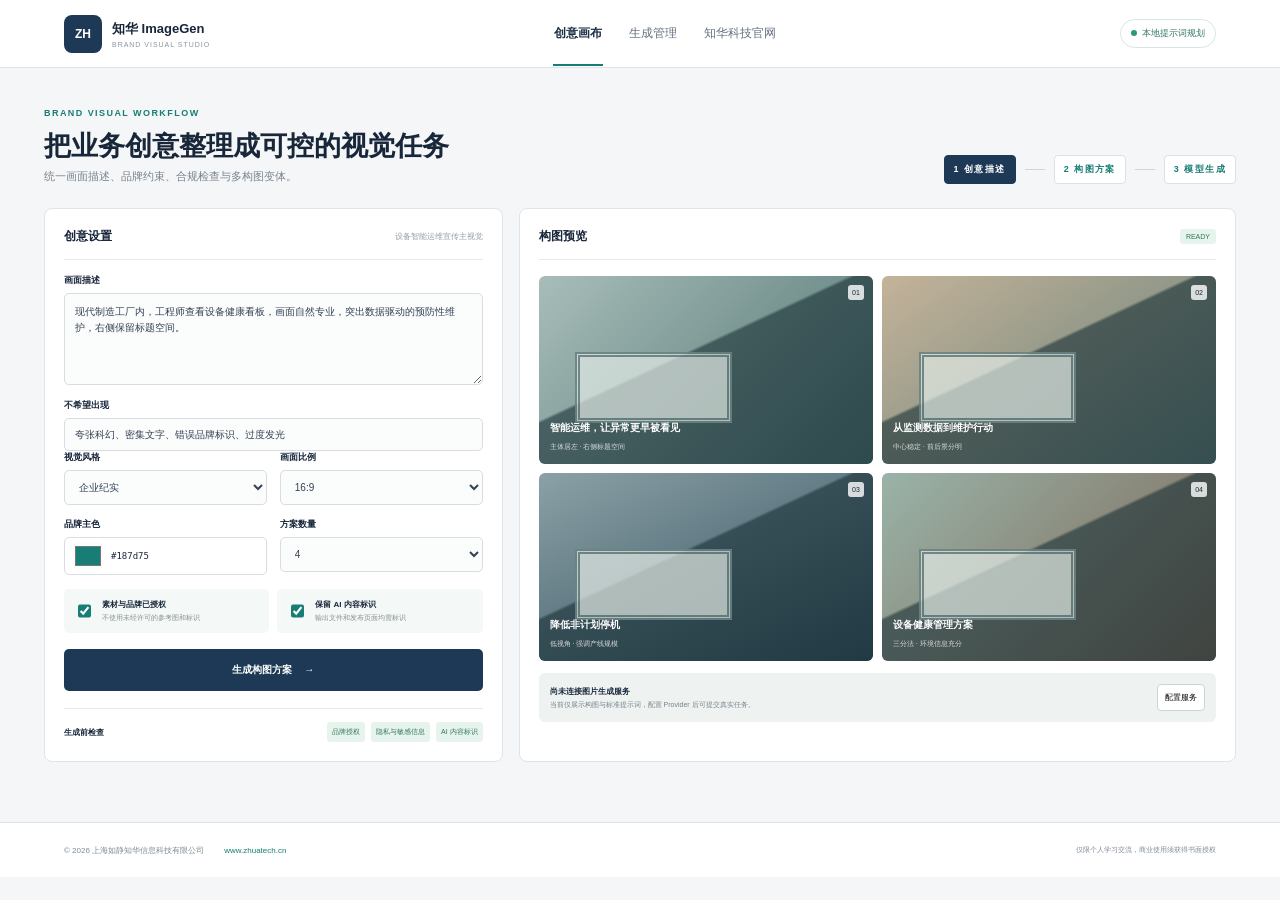
==== frontend/index.html @ 35c0c1e9 "feat: launch governed enterprise image generation planner" ====
<!doctype html>
<!-- Copyright 2026 上海如静知华信息科技有限公司 · https://www.zhuatech.cn/ -->
<html lang="zh-CN"><head><meta charset="UTF-8"><meta name="viewport" content="width=device-width,initial-scale=1"><meta name="description" content="知华科技企业文生图创意工作台，提供提示词变体、品牌约束和生成服务适配。"><title>知华 ImageGen｜企业文生图创意工作台</title><link rel="icon" href="favicon.svg"><link rel="stylesheet" href="style.css"><link rel="stylesheet" href="imagegen.css"></head><body>
<header><a class="brand" href="https://www.zhuatech.cn/"><i>ZH</i><span><b>知华 ImageGen</b><small>BRAND VISUAL STUDIO</small></span></a><nav><button class="tab active" data-view="studio">创意画布</button><button class="tab" data-view="admin">生成管理</button><a href="https://www.zhuatech.cn/">知华科技官网</a></nav><span class="mode"><i></i>本地提示词规划</span></header><main>
<section id="studio" class="view active"><div class="page-title"><div><span>BRAND VISUAL WORKFLOW</span><h1>把业务创意整理成可控的视觉任务</h1><p>统一画面描述、品牌约束、合规检查与多构图变体。</p></div><div class="steps"><span class="on">1 创意描述</span><i></i><span>2 构图方案</span><i></i><span>3 模型生成</span></div></div><div class="workspace gen-layout"><section class="card"><div class="card-title"><b>创意设置</b><small>设备智能运维宣传主视觉</small></div><label class="wide"><span>画面描述</span><textarea id="prompt">现代制造工厂内，工程师查看设备健康看板，画面自然专业，突出数据驱动的预防性维护，右侧保留标题空间。</textarea></label><label class="wide"><span>不希望出现</span><input id="negative" value="夸张科幻、密集文字、错误品牌标识、过度发光"></label><div class="field-grid"><label><span>视觉风格</span><select id="style"><option>企业纪实</option><option>产品摄影</option><option>专业插画</option></select></label><label><span>画面比例</span><select id="ratio"><option>16:9</option><option>1:1</option><option>9:16</option></select></label><label><span>品牌主色</span><div class="color-field"><input id="color" type="color" value="#187d75"><code>#187d75</code></div></label><label><span>方案数量</span><select id="count"><option>4</option><option>2</option><option>1</option></select></label></div><div class="auth-grid"><label><input id="brandAuth" type="checkbox" checked><span><b>素材与品牌已授权</b><small>不使用未经许可的参考图和标识</small></span></label><label><input id="disclosure" type="checkbox" checked><span><b>保留 AI 内容标识</b><small>输出文件和发布页面均需标识</small></span></label></div><button id="plan" class="primary">生成构图方案 <span>→</span></button><div class="guard"><b>生成前检查</b><span>品牌授权</span><span>隐私与敏感信息</span><span>AI 内容标识</span></div></section>
<section class="card canvas-card"><div class="card-title"><b>构图预览</b><span id="status" class="tag green">READY</span></div><div id="variations" class="variation-grid"><div class="visual v1"><span>01</span><div><b>智能运维，让异常更早被看见</b><small>主体居左 · 右侧标题空间</small></div></div><div class="visual v2"><span>02</span><div><b>从监测数据到维护行动</b><small>中心稳定 · 前后景分明</small></div></div><div class="visual v3"><span>03</span><div><b>降低非计划停机</b><small>低视角 · 强调产线规模</small></div></div><div class="visual v4"><span>04</span><div><b>设备健康管理方案</b><small>三分法 · 环境信息充分</small></div></div></div><div class="provider-strip"><b>尚未连接图片生成服务</b><span>当前仅展示构图与标准提示词，配置 Provider 后可提交真实任务。</span><button>配置服务</button></div></section></div></section>
<section id="admin" class="view"><div class="page-title"><div><span>CREATIVE OPERATIONS</span><h1>创意与生成任务管理</h1><p>查看创意项目、合规状态、生成队列和服务连接。</p></div></div><div class="metrics"><div><span>创意项目</span><b>34</b><small>本周新增 9 个</small></div><div><span>提示词方案</span><b>128</b><small>平均 3.8 个/项目</small></div><div><span>等待复核</span><b>5</b><small>授权或敏感内容</small></div><div><span>Provider</span><b>0</b><small>等待使用者配置</small></div></div><div class="admin-grid"><section class="card"><div class="card-title"><b>最近项目</b><button>新建创意</button></div><table><thead><tr><th>项目</th><th>画幅</th><th>方案</th><th>状态</th><th>更新</th></tr></thead><tbody><tr><td><b>设备智能运维主视觉</b><small>IG-202608-034</small></td><td>16:9</td><td>4</td><td><span class="tag green">方案完成</span></td><td>今天 21:04</td></tr><tr><td><b>AI 转型白皮书封面</b><small>IG-202608-031</small></td><td>A4</td><td>3</td><td><span class="tag amber">人工复核</span></td><td>昨天 15:30</td></tr></tbody></table></section><section class="card provider"><div class="card-title"><b>图片服务</b><span class="tag gray">未配置</span></div><div class="provider-logo">T2I</div><h3>文生图 Provider</h3><p>使用者自行填写合规服务地址、模型和密钥。</p><dl><div><dt>当前模式</dt><dd>local</dd></div><div><dt>任务提交</dt><dd>关闭</dd></div><div><dt>本地能力</dt><dd>提示词规划</dd></div></dl></section></div></section>
</main><footer><span>© 2026 上海如静知华信息科技有限公司</span><a href="https://www.zhuatech.cn/">www.zhuatech.cn</a><small>仅限个人学习交流，商业使用须获得书面授权</small></footer><script src="app.js"></script></body></html>
---- frontend/style.css ----
/* Copyright 2026 上海如静知华信息科技有限公司 · https://www.zhuatech.cn/ */
:root{font-family:Inter,"PingFang SC",sans-serif;color:#18263a;background:#f4f6f7;--navy:#1e3955;--teal:#187d75;--line:#dfe4e7}*{box-sizing:border-box}body{margin:0}a{text-decoration:none;color:inherit}button,input,textarea,select{font:inherit}header{height:68px;background:#fff;border-bottom:1px solid var(--line);display:flex;align-items:center;padding:0 max(5vw,24px);gap:40px}.brand{display:flex;align-items:center;gap:10px}.brand>i{font-style:normal;width:38px;height:38px;border-radius:8px;background:var(--navy);color:#fff;display:grid;place-items:center;font-size:12px;font-weight:800}.brand span{display:flex;flex-direction:column}.brand b{font-size:13px}.brand small{font-size:7px;letter-spacing:.14em;color:#8994a0;margin-top:3px}nav{display:flex;align-items:center;gap:25px;margin:auto}.tab,nav a{border:0;background:none;padding:24px 1px;color:#647180;font-size:12px}.tab.active{color:#1e3147;font-weight:700;box-shadow:inset 0 -2px var(--teal)}.mode{font-size:9px;border:1px solid #d8e6e3;padding:7px 10px;border-radius:20px;color:#347567}.mode i{display:inline-block;width:6px;height:6px;background:#2b9a72;border-radius:50%;margin-right:5px}.view{display:none;max-width:1240px;margin:auto;padding:34px 24px 60px}.view.active{display:block}.page-title{display:flex;justify-content:space-between;align-items:flex-end}.page-title>div>span{font-size:9px;letter-spacing:.16em;color:var(--teal);font-weight:700}.page-title h1{font-size:27px;margin:8px 0 5px}.page-title p{font-size:11px;color:#79848f;margin:0}.steps{display:flex;align-items:center;gap:9px;font-size:9px;color:#8c96a0}.steps span{padding:7px 9px;border:1px solid #dce1e4;border-radius:4px;background:#fff}.steps span.on{background:var(--navy);color:#fff;border-color:var(--navy)}.steps i{width:20px;height:1px;background:#cfd5d9}.workspace{display:grid;grid-template-columns:.9fr 1.1fr;gap:16px;margin-top:24px}.card{background:#fff;border:1px solid var(--line);border-radius:8px;padding:19px}.card-title{display:flex;justify-content:space-between;align-items:center;border-bottom:1px solid #e8ebed;padding-bottom:14px}.card-title b{font-size:12px}.card-title small{font-size:8px;color:#929ba5}.upload{height:105px;border:1px dashed #bbc8ce;border-radius:6px;margin:18px 0;display:flex;flex-direction:column;align-items:center;justify-content:center;background:#fafcfc}.upload b{font-size:10px;margin-top:9px}.upload span{font-size:8px;color:#89949f;margin-top:3px}.wave{height:27px;display:flex;align-items:center;gap:4px}.wave i{display:block;width:3px;background:var(--teal);border-radius:3px}.wave i:nth-child(1),.wave i:nth-child(8){height:8px}.wave i:nth-child(2),.wave i:nth-child(7){height:16px}.wave i:nth-child(3),.wave i:nth-child(6){height:25px}.wave i:nth-child(4),.wave i:nth-child(5){height:19px}.field-grid{display:grid;grid-template-columns:1fr 1fr;gap:13px}.field-grid label,.wide{display:flex;flex-direction:column}.field-grid label>span,.wide>span{font-size:9px;font-weight:600;margin-bottom:6px}.field-grid input,.field-grid select,.wide textarea{border:1px solid #d7dde1;border-radius:5px;background:#fbfcfc;padding:10px;font-size:10px;color:#344254;outline:none}.wide{margin-top:14px}.wide textarea{height:92px;resize:vertical;line-height:1.6}.consent{display:flex;gap:9px;margin-top:14px;background:#f4f8f7;padding:10px;border-radius:5px}.consent input{accent-color:var(--teal)}.consent span{display:flex;flex-direction:column}.consent b{font-size:9px}.consent small{font-size:8px;color:#7d8a92;margin-top:4px}.primary{width:100%;height:42px;border:0;border-radius:5px;background:var(--navy);color:#fff;margin-top:16px;font-size:10px;font-weight:600}.primary span{margin-left:9px}.primary:disabled{opacity:.65}.score-area{display:grid;grid-template-columns:95px 1fr;gap:16px;align-items:center;padding:22px 5px}.score{width:82px;height:82px;border-radius:50%;border:9px solid #dbe9e7;border-top-color:var(--teal);display:grid;place-items:center;align-content:center}.score strong{font-size:23px}.score span{font-size:7px;color:#84909b}.status{font-size:7px;padding:4px 6px;border-radius:3px;font-weight:700}.status.ready{background:#e7f5ef;color:#257857}.status.blocked{background:#fbeaea;color:#a64d4d}.score-area h2{font-size:17px;margin:8px 0 4px}.score-area p{font-size:9px;color:#7e8994}.check-list{display:grid;gap:7px}.check-list>div{display:grid;grid-template-columns:23px 1fr 34px;gap:9px;align-items:center;background:#f7f9f9;border-radius:5px;padding:9px}.check-list i{font-style:normal;width:20px;height:20px;border-radius:50%;background:#e4f4ed;color:#25805d;display:grid;place-items:center;font-size:9px}.check-list i.bad{background:#f9e7e7;color:#a14a4a}.check-list span{display:flex;flex-direction:column}.check-list b{font-size:9px}.check-list small{font-size:7px;color:#89939c;margin-top:3px}.check-list em{font-style:normal;font-size:8px;color:#3c7f65}.pipeline{border-top:1px solid #e7eaec;margin-top:18px;padding-top:16px}.pipeline>b{font-size:10px}.pipeline ol{display:grid;grid-template-columns:1fr 1fr;gap:8px;padding:0;list-style:none}.pipeline li{border:1px solid #e3e7e9;border-radius:5px;padding:9px;font-size:8px}.pipeline li span{color:var(--teal);font-weight:700;margin-right:7px}.metrics{display:grid;grid-template-columns:repeat(4,1fr);gap:13px;margin:22px 0}.metrics>div{background:#fff;border:1px solid var(--line);border-radius:7px;padding:17px}.metrics span{font-size:9px;color:#7e8994}.metrics b{font-size:25px;display:block;margin:9px 0}.metrics small{font-size:8px;color:#89949f}.admin-grid{display:grid;grid-template-columns:1.5fr .7fr;gap:14px}.card-title button{font-size:8px;border:1px solid #dce1e4;background:#fff;padding:6px 8px;border-radius:4px}table{width:100%;border-collapse:collapse;margin-top:12px}th{text-align:left;font-size:8px;color:#89939e;background:#f6f8f9;padding:8px}td{font-size:9px;padding:12px 8px;border-bottom:1px solid #edf0f1}td:first-child b,td:first-child small{display:block}td:first-child small{font-size:7px;color:#919ba5;margin-top:3px}.tag{font-size:7px;padding:4px 6px;border-radius:3px}.tag.green{background:#e7f4ed;color:#2b7959}.tag.amber{background:#fff2dc;color:#9a661e}.tag.gray{background:#eff2f3;color:#68747f}.provider{text-align:center}.provider .card-title{text-align:left}.provider-logo{width:50px;height:50px;margin:22px auto 10px;border-radius:9px;background:var(--navy);color:#fff;display:grid;place-items:center;font-size:11px;font-weight:700}.provider h3{font-size:12px}.provider p{font-size:8px;color:#808b96;line-height:1.7}.provider dl{background:#f6f8f8;border-radius:5px;text-align:left;padding:6px 12px}.provider dl div{display:flex;justify-content:space-between;padding:8px 0;border-bottom:1px solid #e5e8ea;font-size:8px}.provider dl div:last-child{border:0}.provider dt{color:#8a949e}.provider dd{margin:0;font-weight:600}footer{min-height:55px;border-top:1px solid var(--line);background:#fff;padding:0 max(5vw,24px);display:flex;align-items:center;gap:20px;font-size:8px;color:#7e8994}footer a{color:var(--teal)}footer small{margin-left:auto}@media(max-width:800px){header nav{display:none}.mode{margin-left:auto}.view{padding:24px 14px}.steps{display:none}.workspace,.admin-grid{grid-template-columns:1fr}.metrics{grid-template-columns:1fr 1fr}.field-grid{grid-template-columns:1fr}.pipeline ol{grid-template-columns:1fr}footer{flex-wrap:wrap;padding:14px}footer small{margin-left:0}}
---- frontend/imagegen.css ----
/* Copyright 2026 上海如静知华信息科技有限公司 · https://www.zhuatech.cn/ */
.wide input{border:1px solid #d7dde1;border-radius:5px;background:#fbfcfc;padding:10px;font-size:10px;color:#344254}.gen-layout{grid-template-columns:.78fr 1.22fr}.color-field{display:flex;align-items:center;border:1px solid #d7dde1;border-radius:5px;padding:4px 8px}.color-field input{border:0;width:30px;height:28px;padding:0}.color-field code{font-size:9px;margin-left:8px}.auth-grid{display:grid;grid-template-columns:1fr 1fr;gap:8px;margin-top:14px}.auth-grid label{display:flex;gap:8px;background:#f4f8f7;padding:10px;border-radius:5px}.auth-grid input{accent-color:var(--teal)}.auth-grid span{display:flex;flex-direction:column}.auth-grid b{font-size:8px}.auth-grid small{font-size:7px;color:#83908f;margin-top:3px}.guard{border-top:1px solid #e5e9eb;margin-top:17px;padding-top:13px;display:flex;gap:6px;align-items:center}.guard b{font-size:8px;margin-right:auto}.guard span{font-size:7px;background:#e7f4ed;color:#2f7859;padding:5px;border-radius:3px}.variation-grid{display:grid;grid-template-columns:1fr 1fr;gap:9px;margin-top:16px}.visual{height:188px;border-radius:6px;position:relative;overflow:hidden;padding:11px;display:flex;align-items:flex-end}.visual:before{content:"";position:absolute;inset:0;background:linear-gradient(155deg,transparent 42%,rgba(21,44,50,.58) 43%)}.visual:after{content:"";position:absolute;width:44%;height:32%;background:rgba(227,235,230,.7);bottom:22%;left:11%;border:5px double rgba(37,72,74,.55)}.v1{background:linear-gradient(135deg,#a8bdb9,#4f7371)}.v2{background:linear-gradient(145deg,#c4b399,#627e79)}.v3{background:linear-gradient(155deg,#8ba1a7,#314c5a)}.v4{background:linear-gradient(135deg,#9ab3a8,#7c6554)}.visual>span{position:absolute;right:9px;top:9px;background:rgba(255,255,255,.8);padding:4px;font-size:7px;border-radius:3px}.visual>div{z-index:2;color:#fff}.visual b{font-size:10px;display:block}.visual small{font-size:7px;opacity:.8}.provider-strip{background:#eef3f2;border-radius:6px;padding:11px;margin-top:12px;display:grid;grid-template-columns:1fr auto;align-items:center}.provider-strip b{font-size:8px}.provider-strip span{font-size:7px;color:#75838b;grid-row:2}.provider-strip button{grid-row:1/3;grid-column:2;border:1px solid #cbd7d4;background:#fff;border-radius:4px;padding:7px;font-size:8px}@media(max-width:800px){.gen-layout{grid-template-columns:1fr}.variation-grid{grid-template-columns:1fr}.auth-grid{grid-template-columns:1fr}}
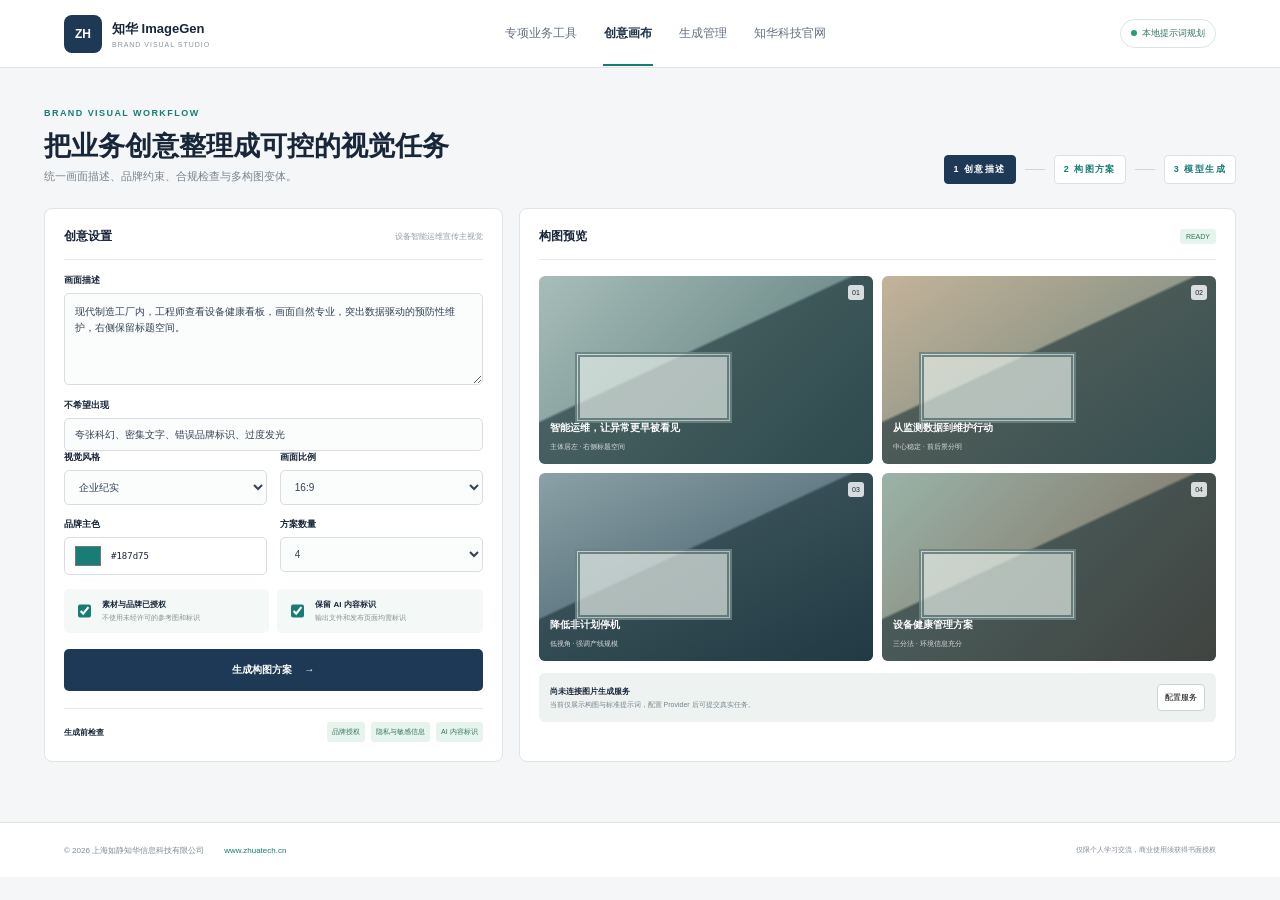
==== commit 786a2aa6: "feat: add pixel-budget-batch-plan and business regression coverage" ====
--- a/frontend/index.html
+++ b/frontend/index.html
@@ -1,7 +1,7 @@
 <!doctype html>
 <!-- Copyright 2026 上海如静知华信息科技有限公司 · https://www.zhuatech.cn/ -->
 <html lang="zh-CN"><head><meta charset="UTF-8"><meta name="viewport" content="width=device-width,initial-scale=1"><meta name="description" content="知华科技企业文生图创意工作台，提供提示词变体、品牌约束和生成服务适配。"><title>知华 ImageGen｜企业文生图创意工作台</title><link rel="icon" href="favicon.svg"><link rel="stylesheet" href="style.css"><link rel="stylesheet" href="imagegen.css"></head><body>
-<header><a class="brand" href="https://www.zhuatech.cn/"><i>ZH</i><span><b>知华 ImageGen</b><small>BRAND VISUAL STUDIO</small></span></a><nav><button class="tab active" data-view="studio">创意画布</button><button class="tab" data-view="admin">生成管理</button><a href="https://www.zhuatech.cn/">知华科技官网</a></nav><span class="mode"><i></i>本地提示词规划</span></header><main>
+<header><a class="brand" href="https://www.zhuatech.cn/"><i>ZH</i><span><b>知华 ImageGen</b><small>BRAND VISUAL STUDIO</small></span></a><nav><a class="nav-item" href="practical.html">专项业务工具</a><button class="tab active" data-view="studio">创意画布</button><button class="tab" data-view="admin">生成管理</button><a href="https://www.zhuatech.cn/">知华科技官网</a></nav><span class="mode"><i></i>本地提示词规划</span></header><main>
 <section id="studio" class="view active"><div class="page-title"><div><span>BRAND VISUAL WORKFLOW</span><h1>把业务创意整理成可控的视觉任务</h1><p>统一画面描述、品牌约束、合规检查与多构图变体。</p></div><div class="steps"><span class="on">1 创意描述</span><i></i><span>2 构图方案</span><i></i><span>3 模型生成</span></div></div><div class="workspace gen-layout"><section class="card"><div class="card-title"><b>创意设置</b><small>设备智能运维宣传主视觉</small></div><label class="wide"><span>画面描述</span><textarea id="prompt">现代制造工厂内，工程师查看设备健康看板，画面自然专业，突出数据驱动的预防性维护，右侧保留标题空间。</textarea></label><label class="wide"><span>不希望出现</span><input id="negative" value="夸张科幻、密集文字、错误品牌标识、过度发光"></label><div class="field-grid"><label><span>视觉风格</span><select id="style"><option>企业纪实</option><option>产品摄影</option><option>专业插画</option></select></label><label><span>画面比例</span><select id="ratio"><option>16:9</option><option>1:1</option><option>9:16</option></select></label><label><span>品牌主色</span><div class="color-field"><input id="color" type="color" value="#187d75"><code>#187d75</code></div></label><label><span>方案数量</span><select id="count"><option>4</option><option>2</option><option>1</option></select></label></div><div class="auth-grid"><label><input id="brandAuth" type="checkbox" checked><span><b>素材与品牌已授权</b><small>不使用未经许可的参考图和标识</small></span></label><label><input id="disclosure" type="checkbox" checked><span><b>保留 AI 内容标识</b><small>输出文件和发布页面均需标识</small></span></label></div><button id="plan" class="primary">生成构图方案 <span>→</span></button><div class="guard"><b>生成前检查</b><span>品牌授权</span><span>隐私与敏感信息</span><span>AI 内容标识</span></div></section>
 <section class="card canvas-card"><div class="card-title"><b>构图预览</b><span id="status" class="tag green">READY</span></div><div id="variations" class="variation-grid"><div class="visual v1"><span>01</span><div><b>智能运维，让异常更早被看见</b><small>主体居左 · 右侧标题空间</small></div></div><div class="visual v2"><span>02</span><div><b>从监测数据到维护行动</b><small>中心稳定 · 前后景分明</small></div></div><div class="visual v3"><span>03</span><div><b>降低非计划停机</b><small>低视角 · 强调产线规模</small></div></div><div class="visual v4"><span>04</span><div><b>设备健康管理方案</b><small>三分法 · 环境信息充分</small></div></div></div><div class="provider-strip"><b>尚未连接图片生成服务</b><span>当前仅展示构图与标准提示词，配置 Provider 后可提交真实任务。</span><button>配置服务</button></div></section></div></section>
 <section id="admin" class="view"><div class="page-title"><div><span>CREATIVE OPERATIONS</span><h1>创意与生成任务管理</h1><p>查看创意项目、合规状态、生成队列和服务连接。</p></div></div><div class="metrics"><div><span>创意项目</span><b>34</b><small>本周新增 9 个</small></div><div><span>提示词方案</span><b>128</b><small>平均 3.8 个/项目</small></div><div><span>等待复核</span><b>5</b><small>授权或敏感内容</small></div><div><span>Provider</span><b>0</b><small>等待使用者配置</small></div></div><div class="admin-grid"><section class="card"><div class="card-title"><b>最近项目</b><button>新建创意</button></div><table><thead><tr><th>项目</th><th>画幅</th><th>方案</th><th>状态</th><th>更新</th></tr></thead><tbody><tr><td><b>设备智能运维主视觉</b><small>IG-202608-034</small></td><td>16:9</td><td>4</td><td><span class="tag green">方案完成</span></td><td>今天 21:04</td></tr><tr><td><b>AI 转型白皮书封面</b><small>IG-202608-031</small></td><td>A4</td><td>3</td><td><span class="tag amber">人工复核</span></td><td>昨天 15:30</td></tr></tbody></table></section><section class="card provider"><div class="card-title"><b>图片服务</b><span class="tag gray">未配置</span></div><div class="provider-logo">T2I</div><h3>文生图 Provider</h3><p>使用者自行填写合规服务地址、模型和密钥。</p><dl><div><dt>当前模式</dt><dd>local</dd></div><div><dt>任务提交</dt><dd>关闭</dd></div><div><dt>本地能力</dt><dd>提示词规划</dd></div></dl></section></div></section>
